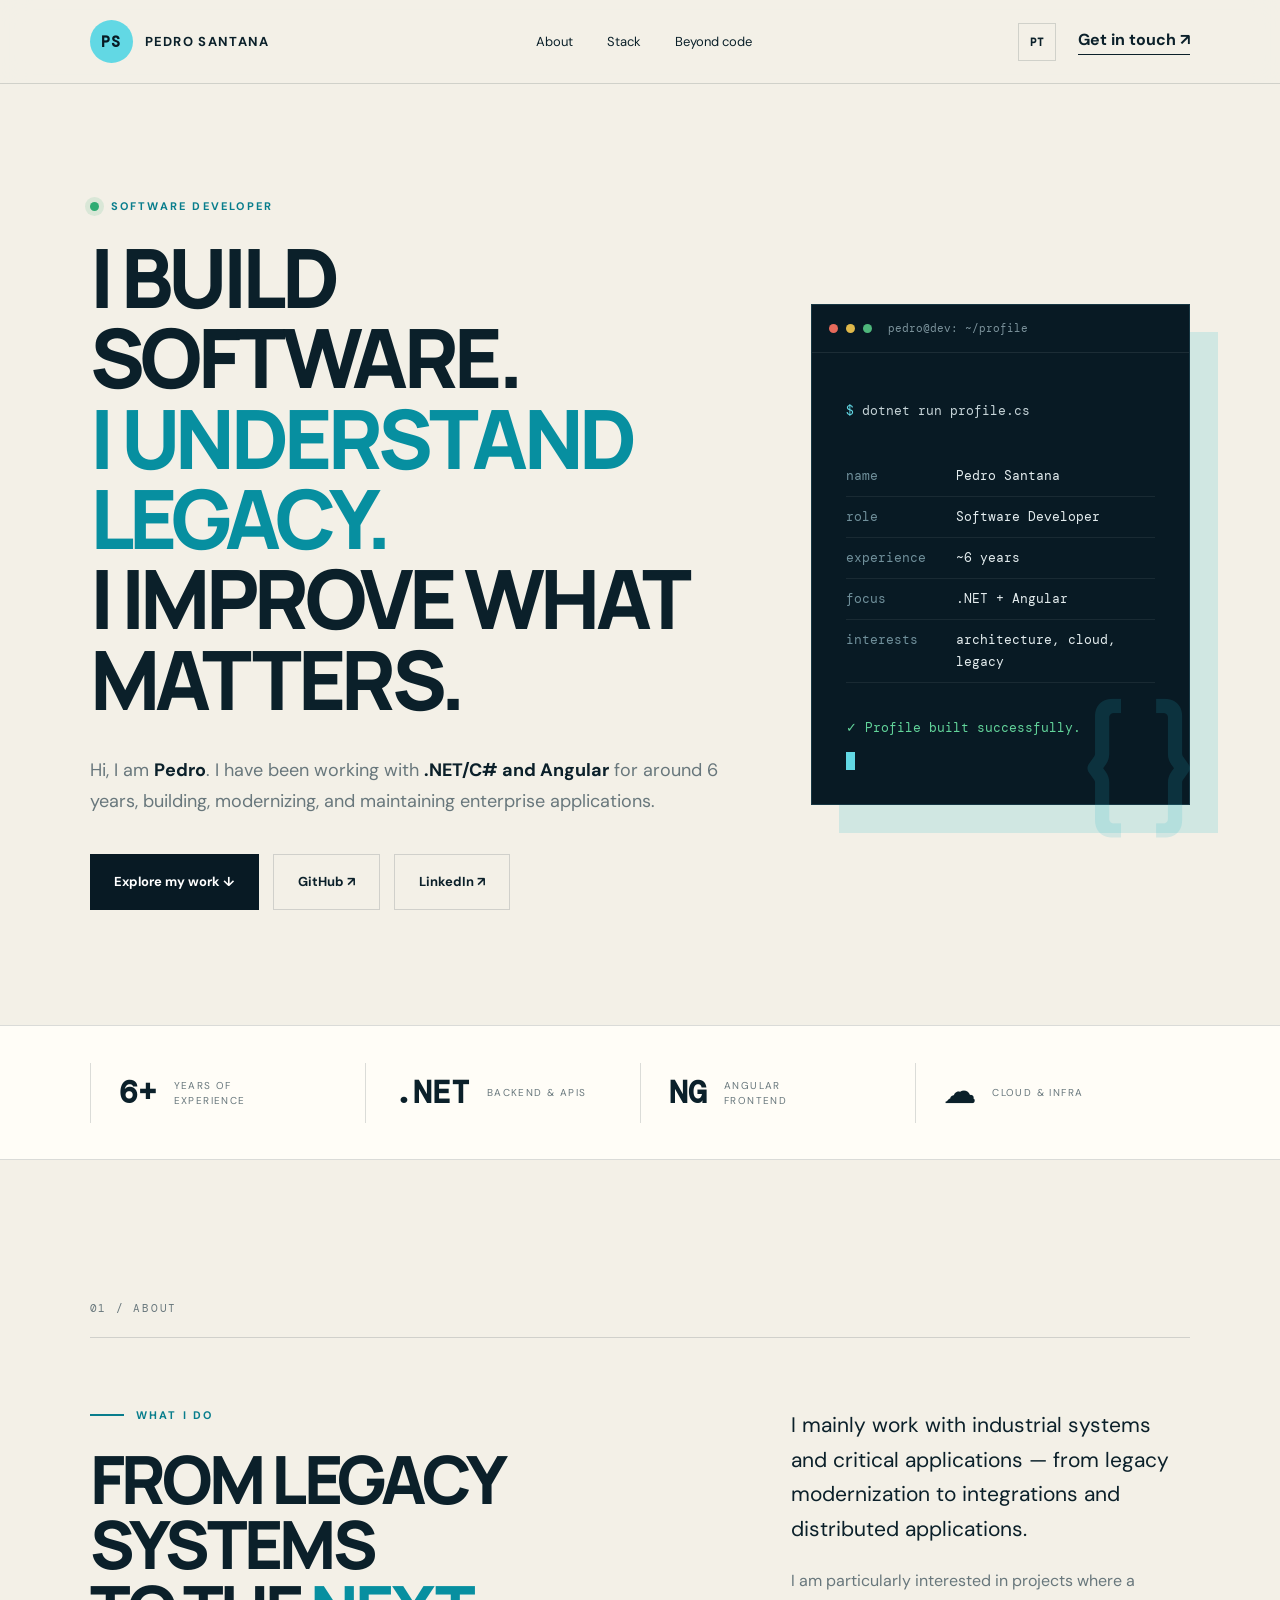
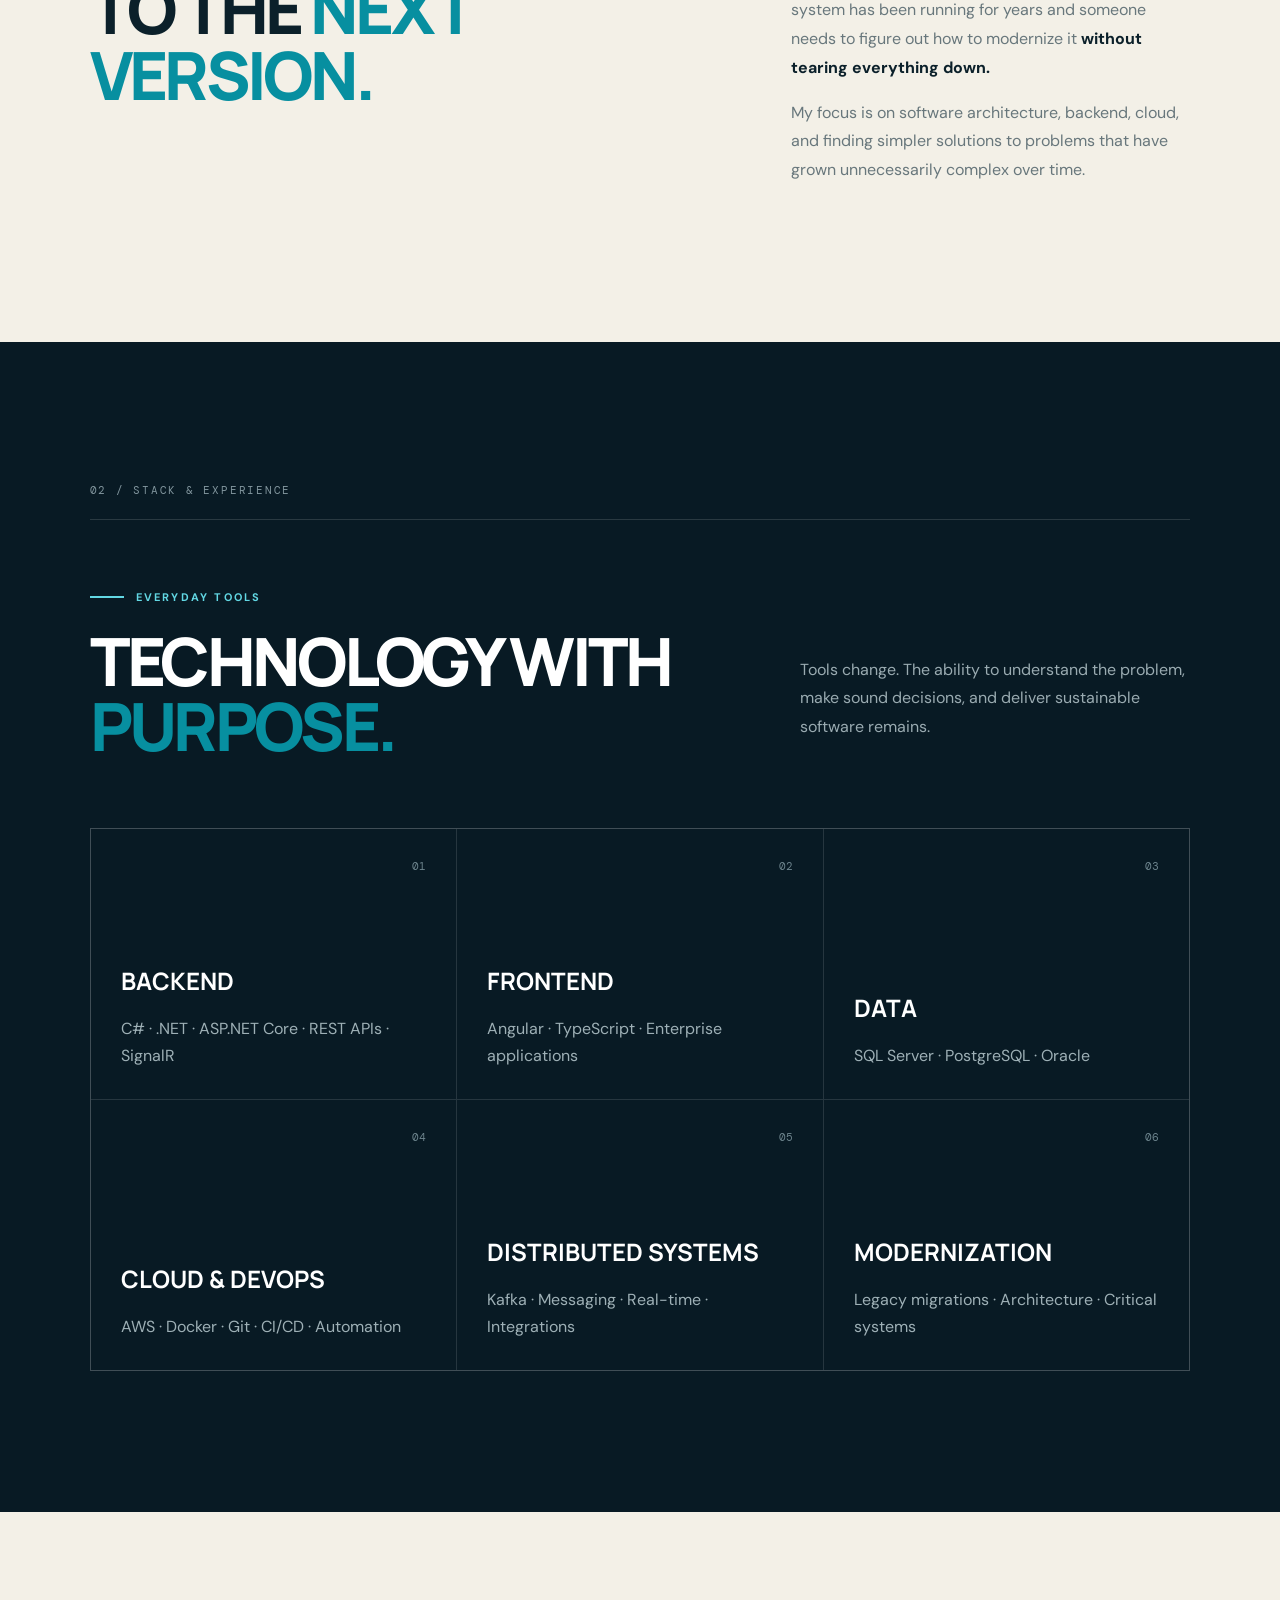
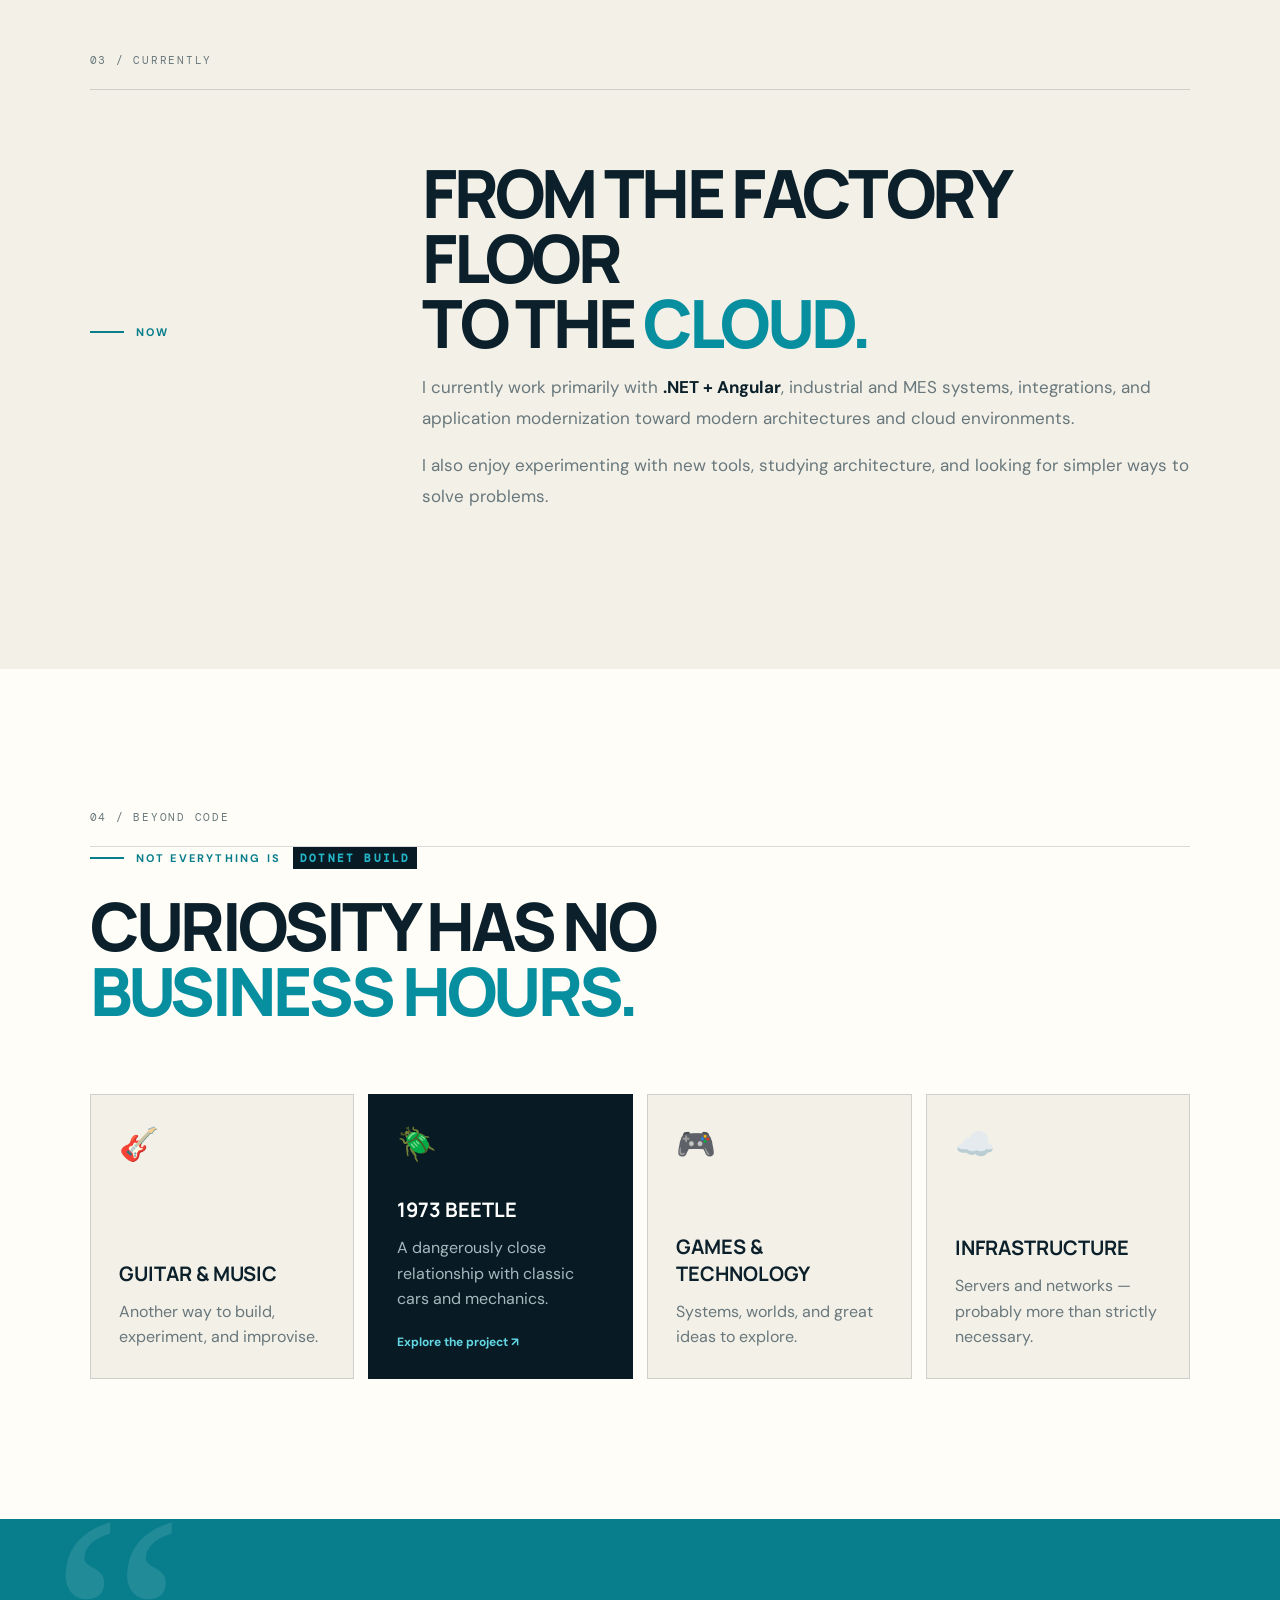
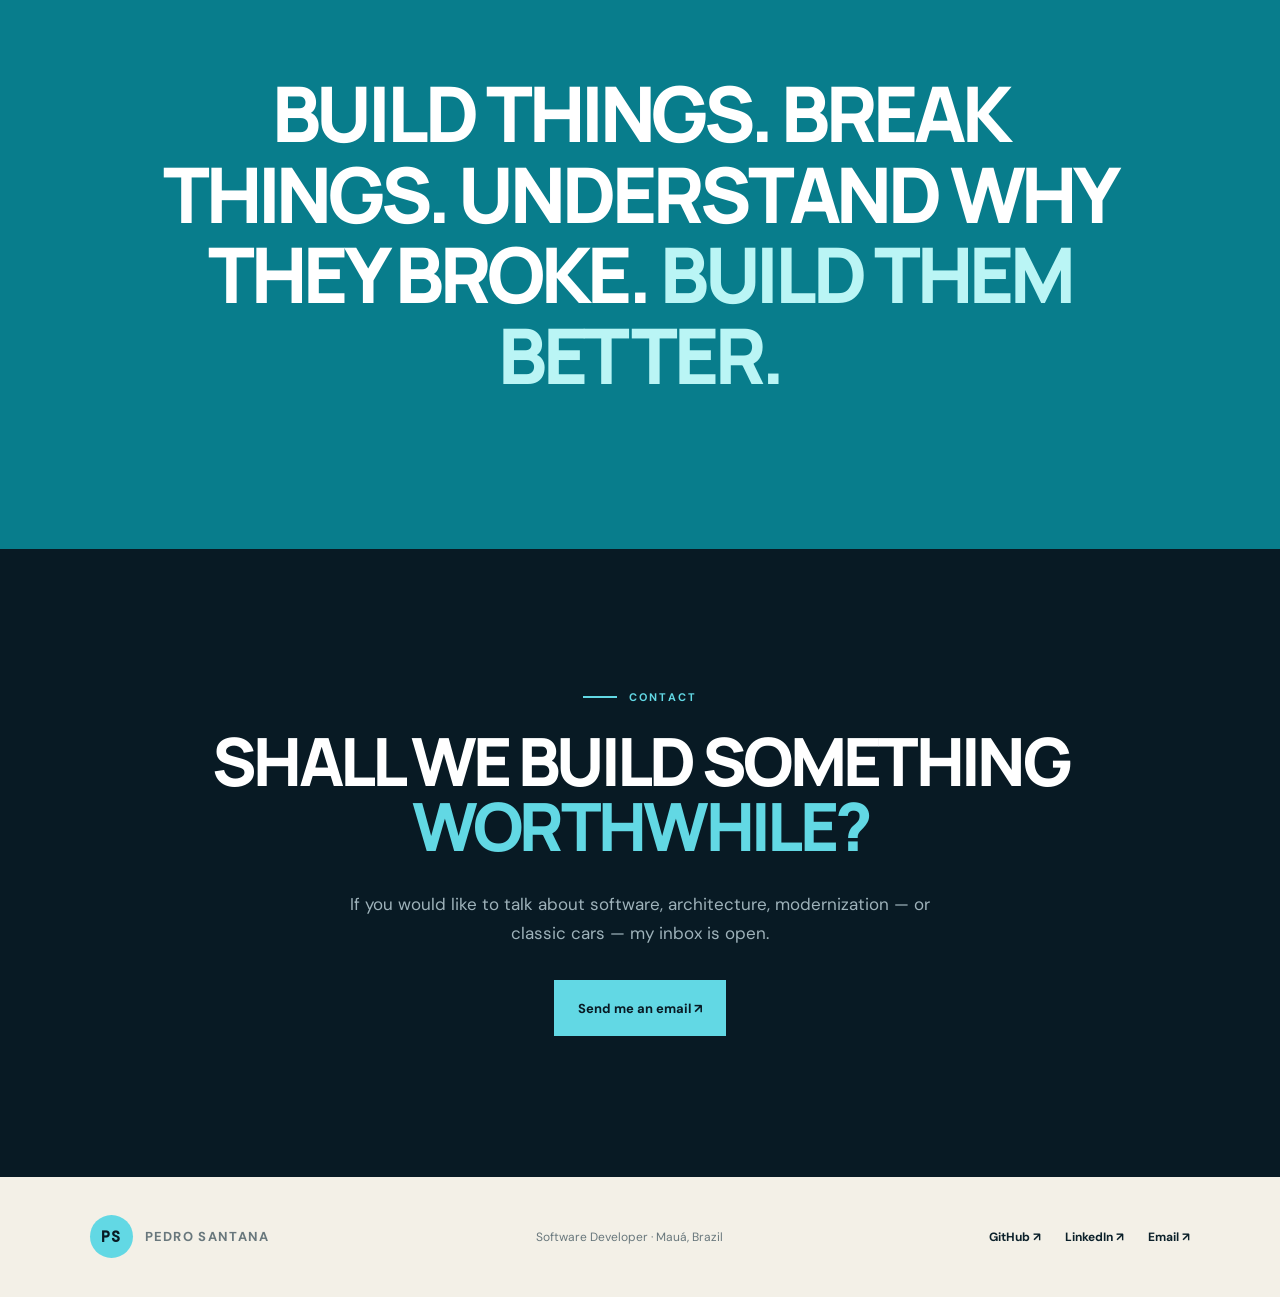
==== en/index.html @ f5eb7b90 "feat: adiciona versao em ingles e identidade social" ====
<!doctype html>
<html lang="en"><head><meta charset="utf-8"><meta name="viewport" content="width=device-width,initial-scale=1"><meta name="description" content="Pedro Santana — Software Developer specializing in .NET, C#, Angular, cloud, and application modernization."><meta name="theme-color" content="#081a24"><meta property="og:type" content="website"><meta property="og:locale" content="en_US"><meta property="og:title" content="Pedro Santana | Software Developer"><meta property="og:description" content="Software, architecture, cloud, and application modernization.">
  <meta property="og:image" content="https://paulosantanalins.github.io/og-image.png">
  <meta property="og:image:width" content="1200">
  <meta property="og:image:height" content="630">
  <meta property="og:image:alt" content="Pedro Santana — Software Developer">
  <meta name="twitter:card" content="summary_large_image">
  <meta name="twitter:image" content="https://paulosantanalins.github.io/og-image.png"><title>Pedro Santana | Software Developer</title><link rel="preconnect" href="https://fonts.googleapis.com"><link rel="preconnect" href="https://fonts.gstatic.com" crossorigin><link href="https://fonts.googleapis.com/css2?family=DM+Mono:wght@400;500&family=DM+Sans:wght@400;500;600;700&family=Manrope:wght@600;700;800&display=swap" rel="stylesheet"><link rel="stylesheet" href="../style.css"></head>
  <link rel="icon" href="../favicon.svg" type="image/svg+xml">
<body><a class="skip" href="#content">Skip to content</a><header class="topbar"><a class="brand" href="#home" aria-label="Home"><span>PS</span><b>Pedro Santana</b></a><nav aria-label="Main navigation"><a href="#about">About</a><a href="#stack">Stack</a><a href="#beyond-code">Beyond code</a></nav><div class="header-actions"><a class="language-link" href="../" lang="pt-BR" aria-label="Ver site em português">PT</a><a class="contact-link" href="mailto:pedro.p.l.santana@gmail.com">Get in touch ↗</a></div></header>
<main id="content"><section class="hero" id="home"><div class="hero-copy"><p class="availability"><i></i> SOFTWARE DEVELOPER</p><h1>I BUILD SOFTWARE.<br><em>I UNDERSTAND LEGACY.</em><br>I IMPROVE WHAT MATTERS.</h1><p class="intro">Hi, I am <strong>Pedro</strong>. I have been working with <strong>.NET/C# and Angular</strong> for around 6 years, building, modernizing, and maintaining enterprise applications.</p><div class="hero-actions"><a class="button primary" href="#about">Explore my work ↓</a><a class="button secondary" href="https://github.com/paulosantanalins" target="_blank" rel="noreferrer">GitHub ↗</a><a class="button secondary" href="https://www.linkedin.com/in/pedro-paulo-lins-sant-ana/" target="_blank" rel="noopener noreferrer">LinkedIn ↗</a></div></div><aside class="terminal" aria-label="Professional summary displayed as a terminal"><div class="terminal-bar"><i></i><i></i><i></i><span>pedro@dev: ~/profile</span></div><div class="terminal-body"><p><span class="prompt">$</span> dotnet run profile.cs</p><dl><div><dt>name</dt><dd>Pedro Santana</dd></div><div><dt>role</dt><dd>Software Developer</dd></div><div><dt>experience</dt><dd>~6 years</dd></div><div><dt>focus</dt><dd>.NET + Angular</dd></div><div><dt>interests</dt><dd>architecture, cloud, legacy</dd></div></dl><p class="success">✓ Profile built successfully.</p><span class="cursor" aria-hidden="true"></span></div><span class="code-mark" aria-hidden="true">{ }</span></aside></section>
<section class="numbers" aria-label="At a glance"><div><strong>6+</strong><span>YEARS OF EXPERIENCE</span></div><div><strong>.NET</strong><span>BACKEND & APIS</span></div><div><strong>NG</strong><span>ANGULAR FRONTEND</span></div><div><strong>☁</strong><span>CLOUD & INFRA</span></div></section>
<section class="section about" id="about"><div class="section-index">01 / ABOUT</div><div class="about-grid"><div><p class="eyebrow">WHAT I DO</p><h2>FROM LEGACY SYSTEMS<br>TO THE <em>NEXT VERSION.</em></h2></div><div class="about-copy"><p class="large">I mainly work with industrial systems and critical applications — from legacy modernization to integrations and distributed applications.</p><p>I am particularly interested in projects where a system has been running for years and someone needs to figure out how to modernize it <strong>without tearing everything down.</strong></p><p>My focus is on software architecture, backend, cloud, and finding simpler solutions to problems that have grown unnecessarily complex over time.</p></div></div></section>
<section class="section expertise" id="stack"><div class="section-index light">02 / STACK & EXPERIENCE</div><div class="section-title"><div><p class="eyebrow light">EVERYDAY TOOLS</p><h2>TECHNOLOGY WITH<br><em>PURPOSE.</em></h2></div><p>Tools change. The ability to understand the problem, make sound decisions, and deliver sustainable software remains.</p></div><div class="skill-grid"><article><span>01</span><h3>BACKEND</h3><p>C# · .NET · ASP.NET Core · REST APIs · SignalR</p></article><article><span>02</span><h3>FRONTEND</h3><p>Angular · TypeScript · Enterprise applications</p></article><article><span>03</span><h3>DATA</h3><p>SQL Server · PostgreSQL · Oracle</p></article><article><span>04</span><h3>CLOUD & DEVOPS</h3><p>AWS · Docker · Git · CI/CD · Automation</p></article><article><span>05</span><h3>DISTRIBUTED SYSTEMS</h3><p>Kafka · Messaging · Real-time · Integrations</p></article><article><span>06</span><h3>MODERNIZATION</h3><p>Legacy migrations · Architecture · Critical systems</p></article></div></section>
<section class="section current"><div class="section-index">03 / CURRENTLY</div><div class="current-grid"><p class="eyebrow">NOW</p><div><h2>FROM THE FACTORY FLOOR<br>TO THE <em>CLOUD.</em></h2><p>I currently work primarily with <strong>.NET + Angular</strong>, industrial and MES systems, integrations, and application modernization toward modern architectures and cloud environments.</p><p>I also enjoy experimenting with new tools, studying architecture, and looking for simpler ways to solve problems.</p></div></div></section>
<section class="section life" id="beyond-code"><div class="section-index">04 / BEYOND CODE</div><p class="eyebrow">NOT EVERYTHING IS <code>DOTNET BUILD</code></p><h2>CURIOSITY HAS NO<br><em>BUSINESS HOURS.</em></h2><div class="interest-grid"><article><span>🎸</span><h3>GUITAR & MUSIC</h3><p>Another way to build, experiment, and improvise.</p></article><a href="../fusca-1973/" class="interest-card featured"><span>🪲</span><h3>1973 BEETLE</h3><p>A dangerously close relationship with classic cars and mechanics.</p><b>Explore the project ↗</b></a><article><span>🎮</span><h3>GAMES & TECHNOLOGY</h3><p>Systems, worlds, and great ideas to explore.</p></article><article><span>☁️</span><h3>INFRASTRUCTURE</h3><p>Servers and networks — probably more than strictly necessary.</p></article></div></section>
<section class="manifesto"><span>“</span><blockquote>BUILD THINGS. BREAK THINGS. UNDERSTAND WHY THEY BROKE. <em>BUILD THEM BETTER.</em></blockquote></section><section class="contact" id="contact"><p class="eyebrow light">CONTACT</p><h2>SHALL WE BUILD SOMETHING<br><em>WORTHWHILE?</em></h2><p>If you would like to talk about software, architecture, modernization — or classic cars — my inbox is open.</p><a class="button inverse" href="mailto:pedro.p.l.santana@gmail.com">Send me an email ↗</a></section></main>
<footer><a class="brand" href="#home"><span>PS</span><b>Pedro Santana</b></a><p>Software Developer · Mauá, Brazil</p><div><a href="https://github.com/paulosantanalins" target="_blank" rel="noreferrer">GitHub ↗</a><a href="https://www.linkedin.com/in/pedro-paulo-lins-sant-ana/" target="_blank" rel="noopener noreferrer">LinkedIn ↗</a><a href="mailto:pedro.p.l.santana@gmail.com">Email ↗</a></div></footer></body></html>
---- style.css ----
:root{--ink:#0b202a;--navy:#081a24;--paper:#f3f0e7;--white:#fffdf7;--cyan:#25b7c9;--cyan2:#62d8e4;--muted:#68777c;--line:#0b202a26}*{box-sizing:border-box}html{scroll-behavior:smooth}body{margin:0;color:var(--ink);background:var(--paper);font-family:"DM Sans",Arial,sans-serif}a{color:inherit;text-decoration:none}.skip{position:fixed;top:-80px;left:20px;z-index:100;padding:14px 20px;color:white;background:var(--navy)}.skip:focus{top:20px}.topbar{height:84px;padding:0 7vw;display:flex;align-items:center;justify-content:space-between;position:sticky;top:0;z-index:20;background:#f3f0e7ed;backdrop-filter:blur(14px);border-bottom:1px solid var(--line)}.brand{display:flex;align-items:center;gap:12px;text-transform:uppercase;letter-spacing:.1em;font-size:13px}.brand span{width:43px;height:43px;display:grid;place-items:center;border-radius:50%;color:var(--navy);background:var(--cyan2);font:700 15px "DM Mono"}.topbar nav{display:flex;gap:34px;font-size:13px}.topbar nav a,.contact-link{transition:.2s}.topbar nav a:hover,.contact-link:hover{color:#078395}.contact-link{font-weight:700;border-bottom:1px solid;padding-bottom:4px}.hero{min-height:calc(100vh - 84px);display:grid;grid-template-columns:1.25fr .75fr;gap:7vw;padding:clamp(80px,9vw,145px) 7vw;align-items:center;overflow:hidden}.availability,.eyebrow{display:flex;align-items:center;gap:12px;margin:0 0 24px;color:#087d8c;font-size:11px;font-weight:700;letter-spacing:.2em}.availability i{width:9px;height:9px;border-radius:50%;background:#2fac73;box-shadow:0 0 0 5px #2fac7322}.eyebrow:before{content:"";width:34px;height:2px;background:currentColor}h1,h2{margin:0;font-family:Manrope,Arial,sans-serif;font-weight:800;line-height:.98;letter-spacing:-.055em}h1{font-size:clamp(53px,6.4vw,110px)}h2{font-size:clamp(43px,5.2vw,78px)}em{color:#078fa0;font-style:normal}.intro{max-width:720px;margin:36px 0;color:var(--muted);font-size:18px;line-height:1.75}.intro strong{color:var(--ink)}.hero-actions{display:flex;gap:14px}.button{min-height:56px;padding:0 24px;display:inline-flex;align-items:center;justify-content:center;font-size:13px;font-weight:700;transition:.2s}.button:hover{transform:translateY(-3px)}.primary{color:white;background:var(--navy)}.secondary{border:1px solid var(--line);background:transparent}.terminal{position:relative;border:1px solid #173743;background:var(--navy);box-shadow:28px 28px 0 #25b7c92b}.terminal-bar{height:48px;padding:0 17px;display:flex;align-items:center;gap:8px;color:#7c939c;border-bottom:1px solid #ffffff15;font:11px "DM Mono"}.terminal-bar i{width:9px;height:9px;border-radius:50%;background:#50636b}.terminal-bar i:first-child{background:#e66a5b}.terminal-bar i:nth-child(2){background:#dfb84a}.terminal-bar i:nth-child(3){background:#4eb77b}.terminal-bar span{margin-left:8px}.terminal-body{min-height:380px;padding:34px;color:#c6d4d8;font:13px/1.7 "DM Mono"}.prompt{color:var(--cyan2)}.terminal dl{margin:34px 0}.terminal dl div{display:grid;grid-template-columns:110px 1fr;padding:9px 0;border-bottom:1px solid #ffffff12}.terminal dt{color:#70909b}.terminal dd{margin:0;color:#e4edef}.success{color:#62d49a}.cursor{display:block;width:9px;height:18px;background:var(--cyan2);animation:blink 1s steps(1) infinite}.code-mark{position:absolute;right:-18px;bottom:-45px;color:#25b7c929;font:700 125px Manrope}@keyframes blink{50%{opacity:0}}.numbers{min-height:135px;padding:25px 7vw;display:grid;grid-template-columns:repeat(4,1fr);align-items:center;background:var(--white);border-block:1px solid var(--line)}.numbers div{min-height:60px;padding-left:28px;display:flex;align-items:center;gap:17px;border-left:1px solid var(--line)}.numbers strong{font:700 31px "DM Mono"}.numbers span{max-width:110px;color:var(--muted);font-size:10px;letter-spacing:.14em;line-height:1.5}.section{padding:clamp(90px,11vw,165px) 7vw}.section-index{padding-bottom:22px;border-bottom:1px solid var(--line);color:var(--muted);font:11px "DM Mono";letter-spacing:.16em}.about-grid{display:grid;grid-template-columns:1.2fr .8fr;gap:8vw;padding-top:70px}.about-copy{color:var(--muted);font-size:16px;line-height:1.8}.about-copy .large{margin-top:0;color:var(--ink);font-size:21px;line-height:1.65}.about-copy strong{color:var(--ink)}.expertise{color:white;background:var(--navy)}.section-index.light{color:#81959d;border-color:#ffffff22}.section-title{display:flex;justify-content:space-between;align-items:end;gap:50px;padding-top:70px}.light{color:var(--cyan2)}.section-title>p{max-width:390px;color:#9aabb1;line-height:1.8}.skill-grid{display:grid;grid-template-columns:repeat(3,1fr);gap:1px;margin-top:70px;border:1px solid #ffffff1f;background:#ffffff1f}.skill-grid article{min-height:270px;padding:30px;display:flex;flex-direction:column;background:var(--navy);transition:.25s}.skill-grid article:hover{background:#102c38;transform:translateY(-4px)}.skill-grid span{align-self:flex-end;color:#6d848d;font:11px "DM Mono"}.skill-grid h3{margin:auto 0 18px;font:700 24px Manrope}.skill-grid p{margin:0;color:#9eb0b6;line-height:1.7}.current-grid{display:grid;grid-template-columns:.35fr 1fr;gap:5vw;padding-top:70px}.current-grid>div>p{max-width:780px;color:var(--muted);font-size:17px;line-height:1.8}.current-grid strong{color:var(--ink)}.life{background:var(--white)}code{padding:4px 7px;color:var(--cyan);background:var(--navy);font-family:"DM Mono"}.interest-grid{display:grid;grid-template-columns:repeat(4,1fr);gap:14px;margin-top:70px}.interest-grid article,.interest-card{min-height:285px;padding:28px;display:flex;flex-direction:column;border:1px solid var(--line);background:var(--paper);transition:.25s}.interest-grid article:hover,.interest-card:hover{transform:translateY(-5px);box-shadow:0 18px 45px #0b202a17}.interest-grid span{font-size:32px}.interest-grid h3{margin:auto 0 12px;font:700 20px Manrope}.interest-grid p{margin:0;color:var(--muted);line-height:1.6}.interest-grid .featured{color:white;background:var(--navy)}.interest-grid .featured p{color:#a7b8be}.interest-grid .featured b{margin-top:22px;color:var(--cyan2);font-size:12px}.manifesto{padding:clamp(90px,12vw,190px) 10vw;position:relative;text-align:center;color:white;background:#087d8c;overflow:hidden}.manifesto>span{position:absolute;top:-70px;left:4%;color:#ffffff1b;font:400 300px Georgia}.manifesto blockquote{position:relative;max-width:1150px;margin:auto;font:800 clamp(40px,6vw,88px)/1.05 Manrope;letter-spacing:-.055em}.manifesto em{color:#baf5f5}.contact{padding:clamp(90px,11vw,165px) 7vw;text-align:center;color:white;background:var(--navy)}.contact .eyebrow{justify-content:center}.contact h2 em{color:var(--cyan2)}.contact>p:not(.eyebrow){margin:32px auto;max-width:600px;color:#9eb2ba;font-size:17px;line-height:1.7}.inverse{color:var(--navy);background:var(--cyan2)}footer{min-height:120px;padding:28px 7vw;display:flex;align-items:center;justify-content:space-between;color:var(--muted);font-size:12px}footer>div{display:flex;gap:24px}footer>div a{color:var(--ink);font-weight:700}.button:focus-visible,a:focus-visible{outline:3px solid #efbb47;outline-offset:4px}
@media(max-width:1000px){.hero{grid-template-columns:1fr}.terminal{max-width:680px}.about-grid{grid-template-columns:1fr}.section-title{align-items:start;flex-direction:column}.interest-grid{grid-template-columns:1fr 1fr}.current-grid{grid-template-columns:1fr}.skill-grid{grid-template-columns:1fr 1fr}}
@media(max-width:650px){.topbar{height:70px;padding:0 5vw}.topbar nav{display:none}.brand b{display:none}.contact-link{font-size:12px}.hero{padding:70px 6vw}.intro{font-size:16px}.hero-actions{align-items:stretch;flex-direction:column}.terminal{box-shadow:12px 12px 0 #25b7c92b}.terminal-body{min-height:350px;padding:24px 18px}.terminal dl div{grid-template-columns:90px 1fr}.numbers{grid-template-columns:1fr 1fr;padding:25px 3vw;gap:24px 0}.numbers div{padding-left:14px}.numbers strong{font-size:23px}.section{padding:80px 6vw}.about-grid,.section-title,.current-grid{padding-top:48px}.skill-grid{grid-template-columns:1fr}.skill-grid article{min-height:240px}.interest-grid{grid-template-columns:1fr}.interest-grid article,.interest-card{min-height:230px}.manifesto{padding-left:6vw;padding-right:6vw}footer{align-items:flex-start;flex-direction:column;gap:25px}}
@media(prefers-reduced-motion:reduce){html{scroll-behavior:auto}*{animation:none!important;transition:none!important}}
.header-actions{display:flex;align-items:center;gap:22px}.language-link{display:grid;place-items:center;width:38px;height:38px;border:1px solid var(--line);font:700 11px "DM Mono";letter-spacing:.08em;transition:.2s}.language-link:hover{color:var(--navy);background:var(--cyan2);border-color:var(--cyan2)}
@media(max-width:650px){.header-actions{gap:12px}.language-link{width:34px;height:34px}}
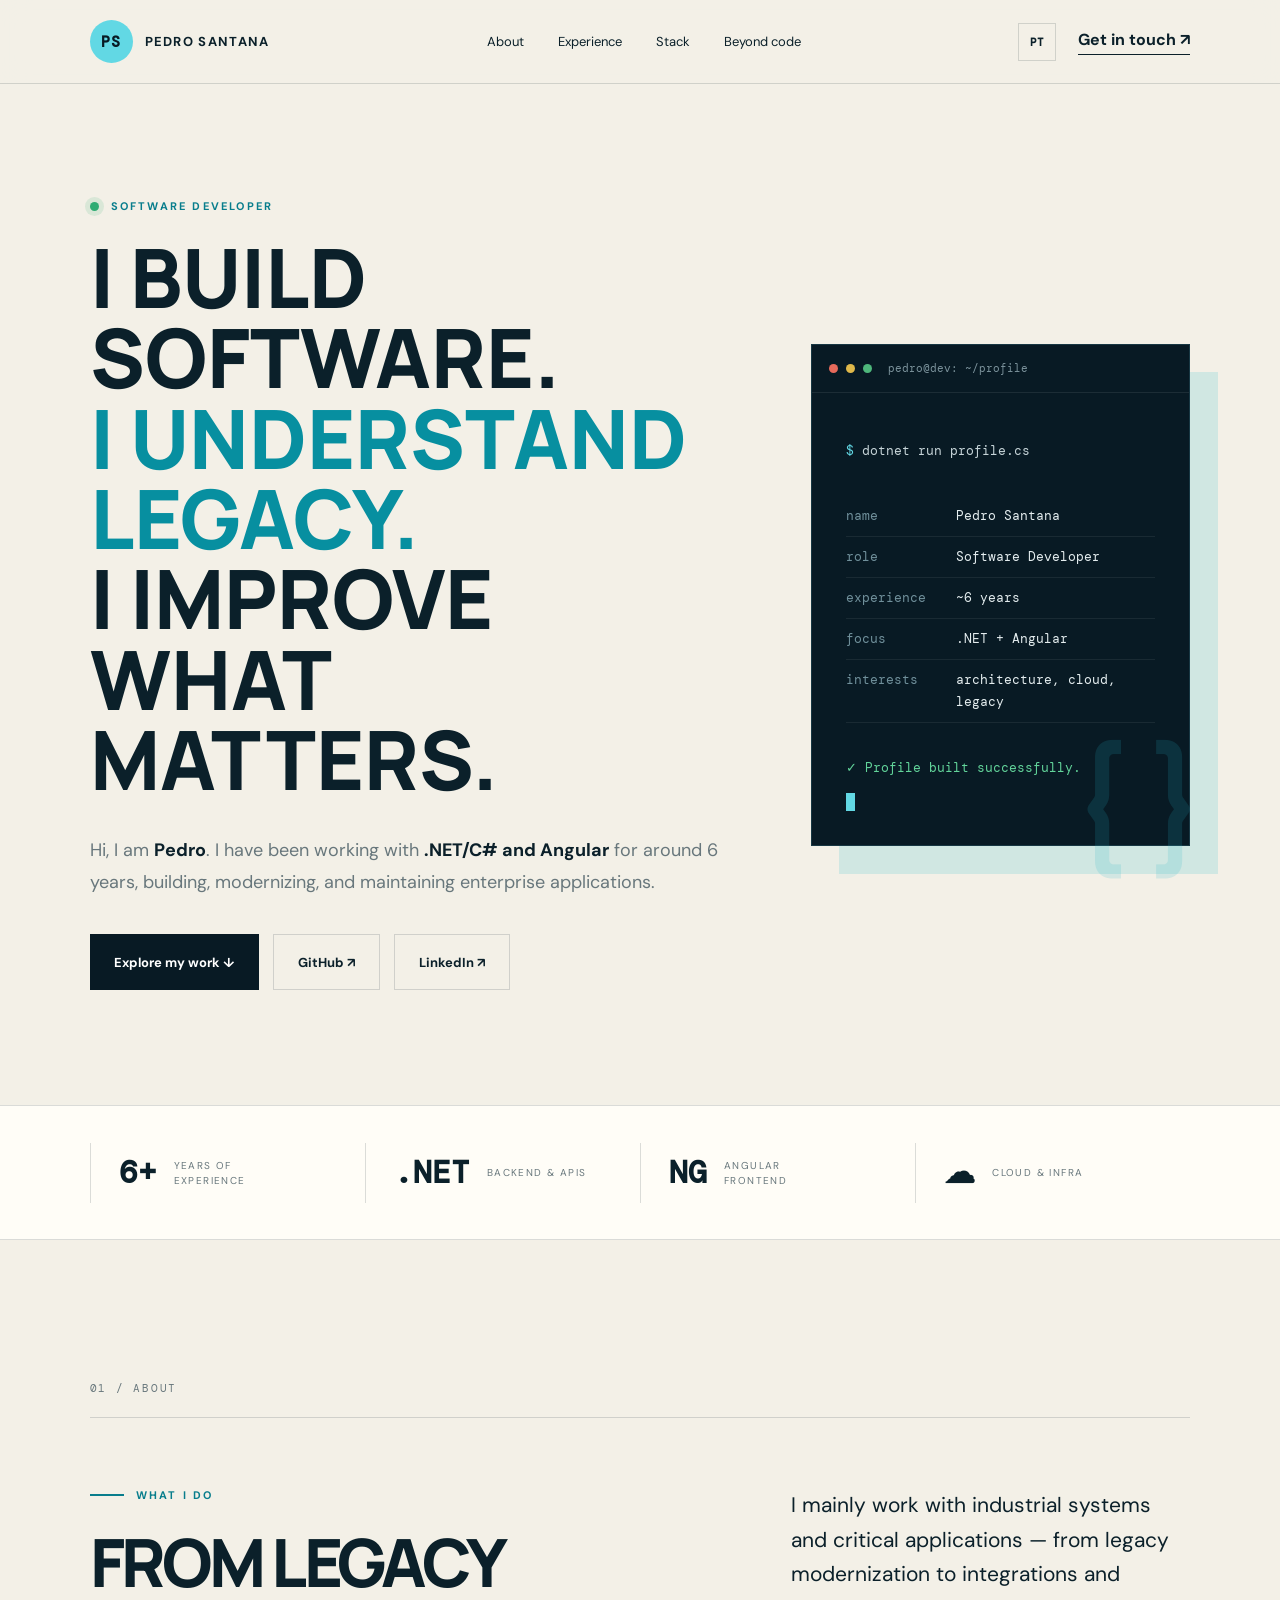
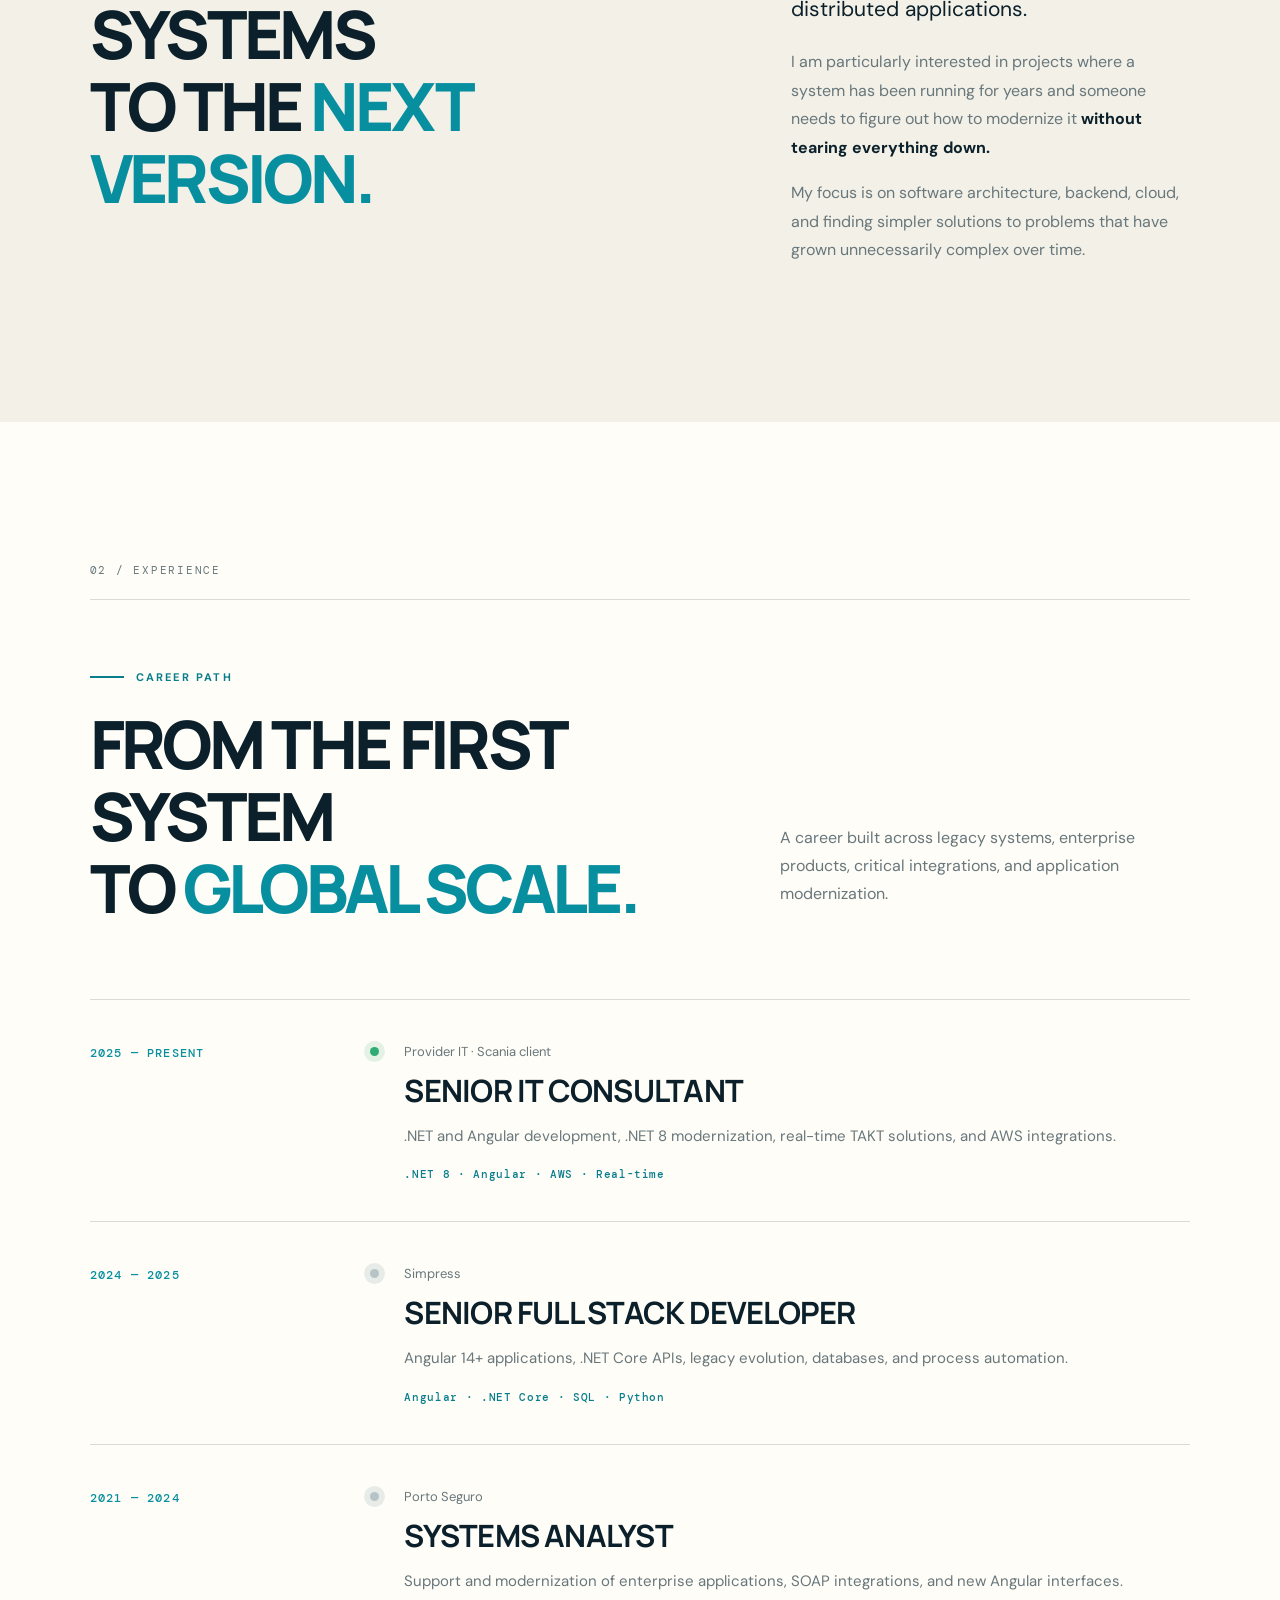
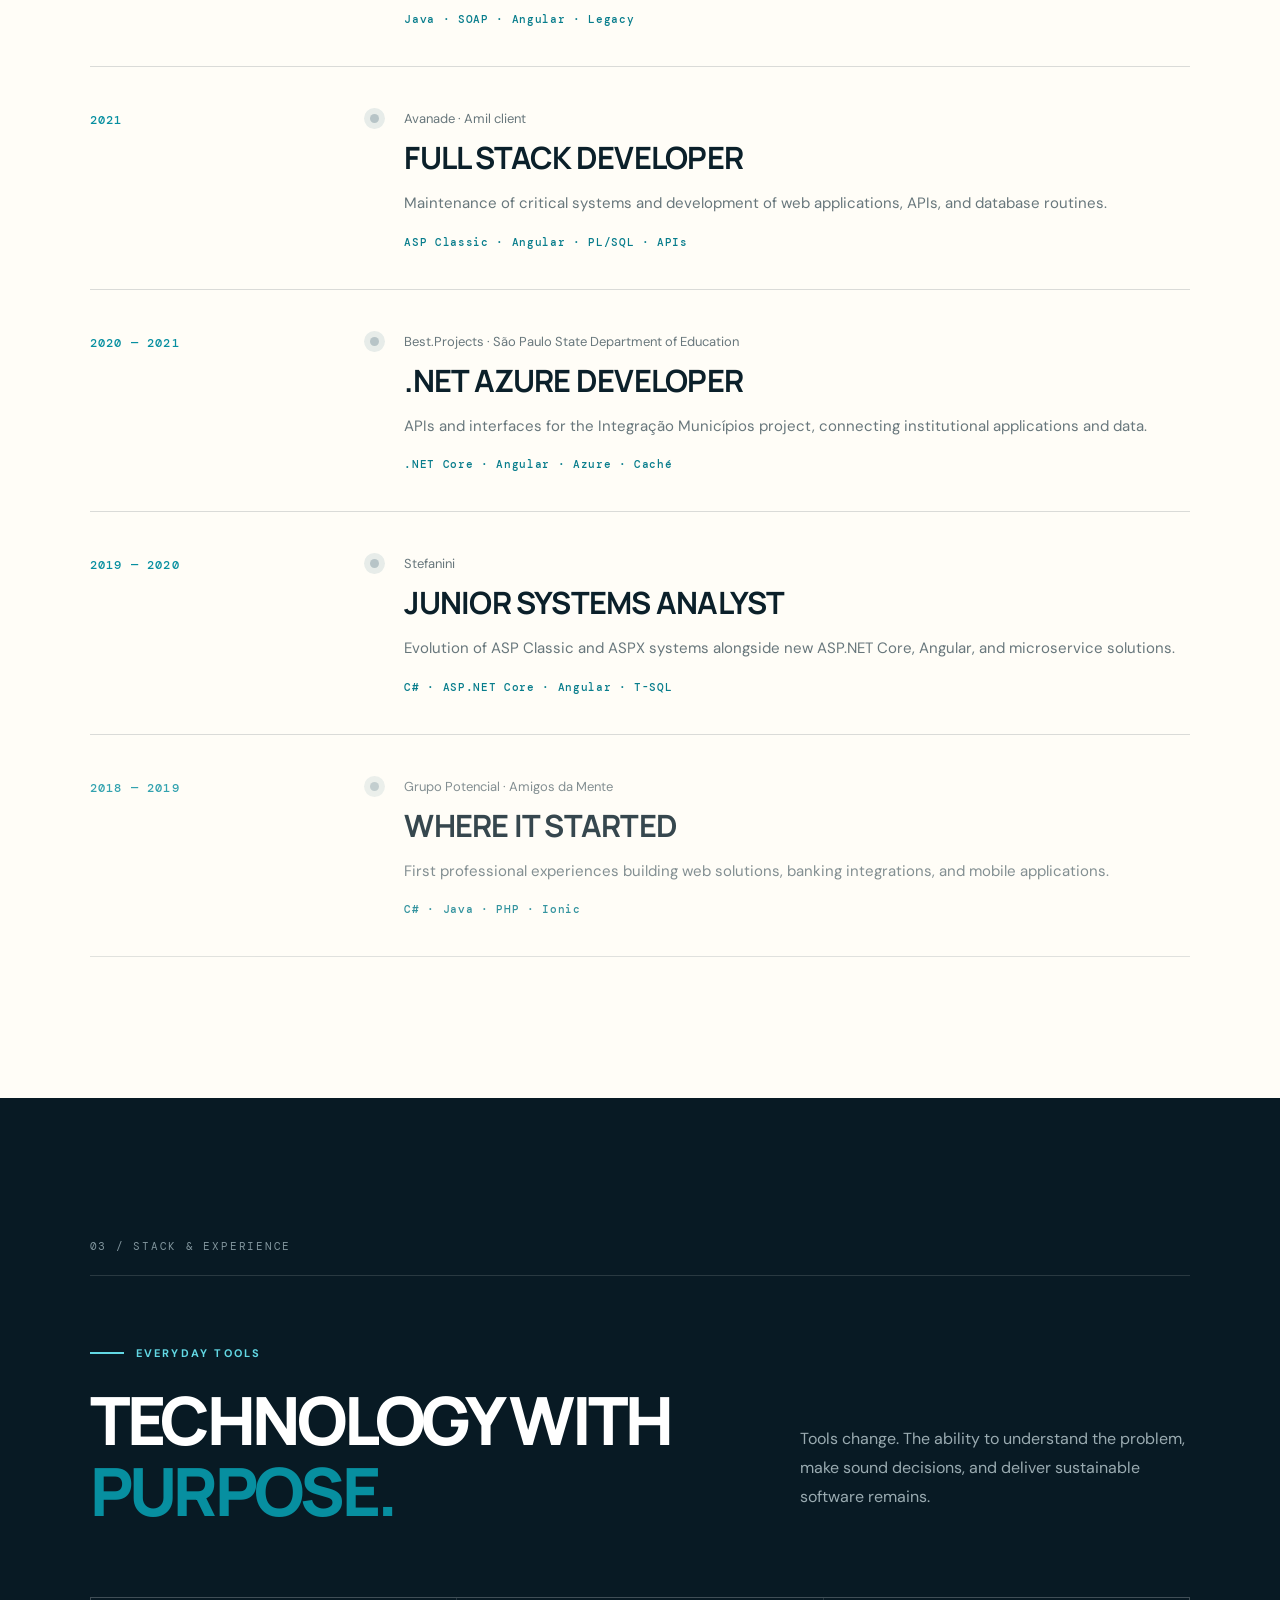
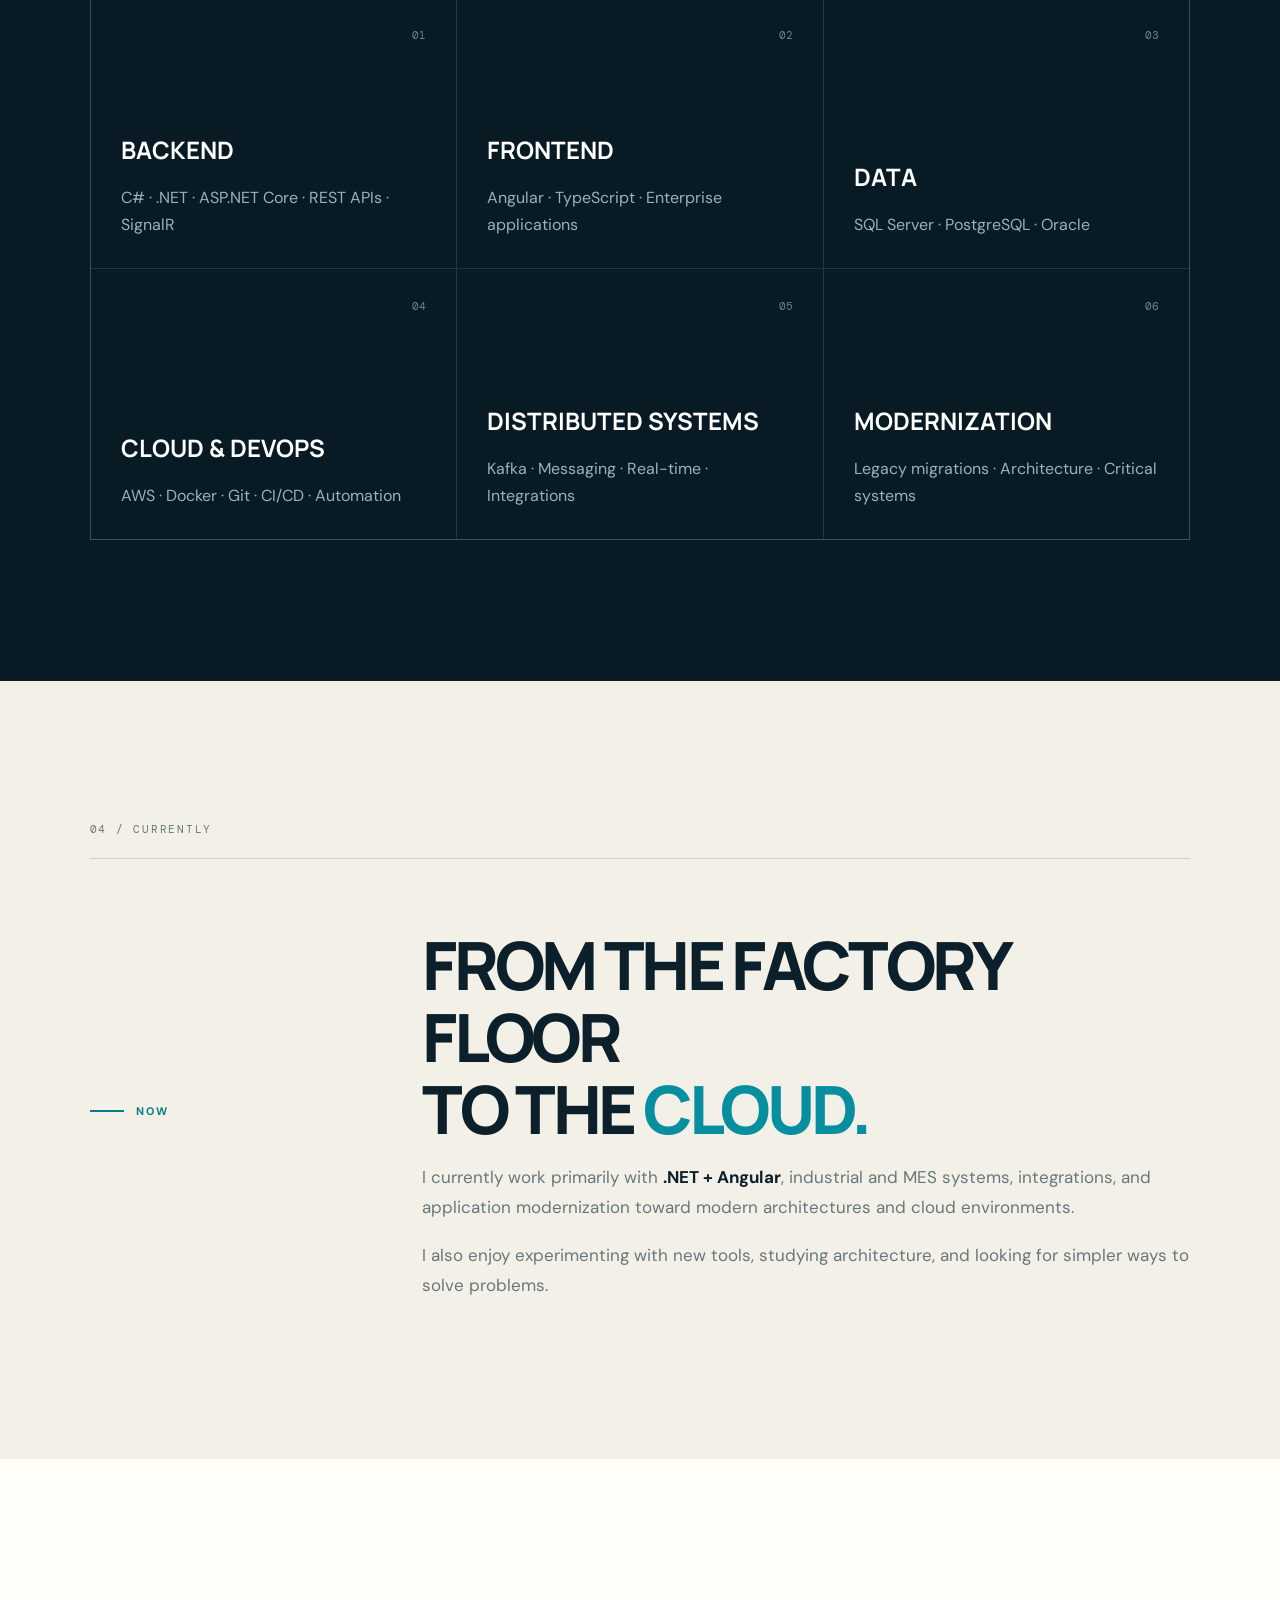
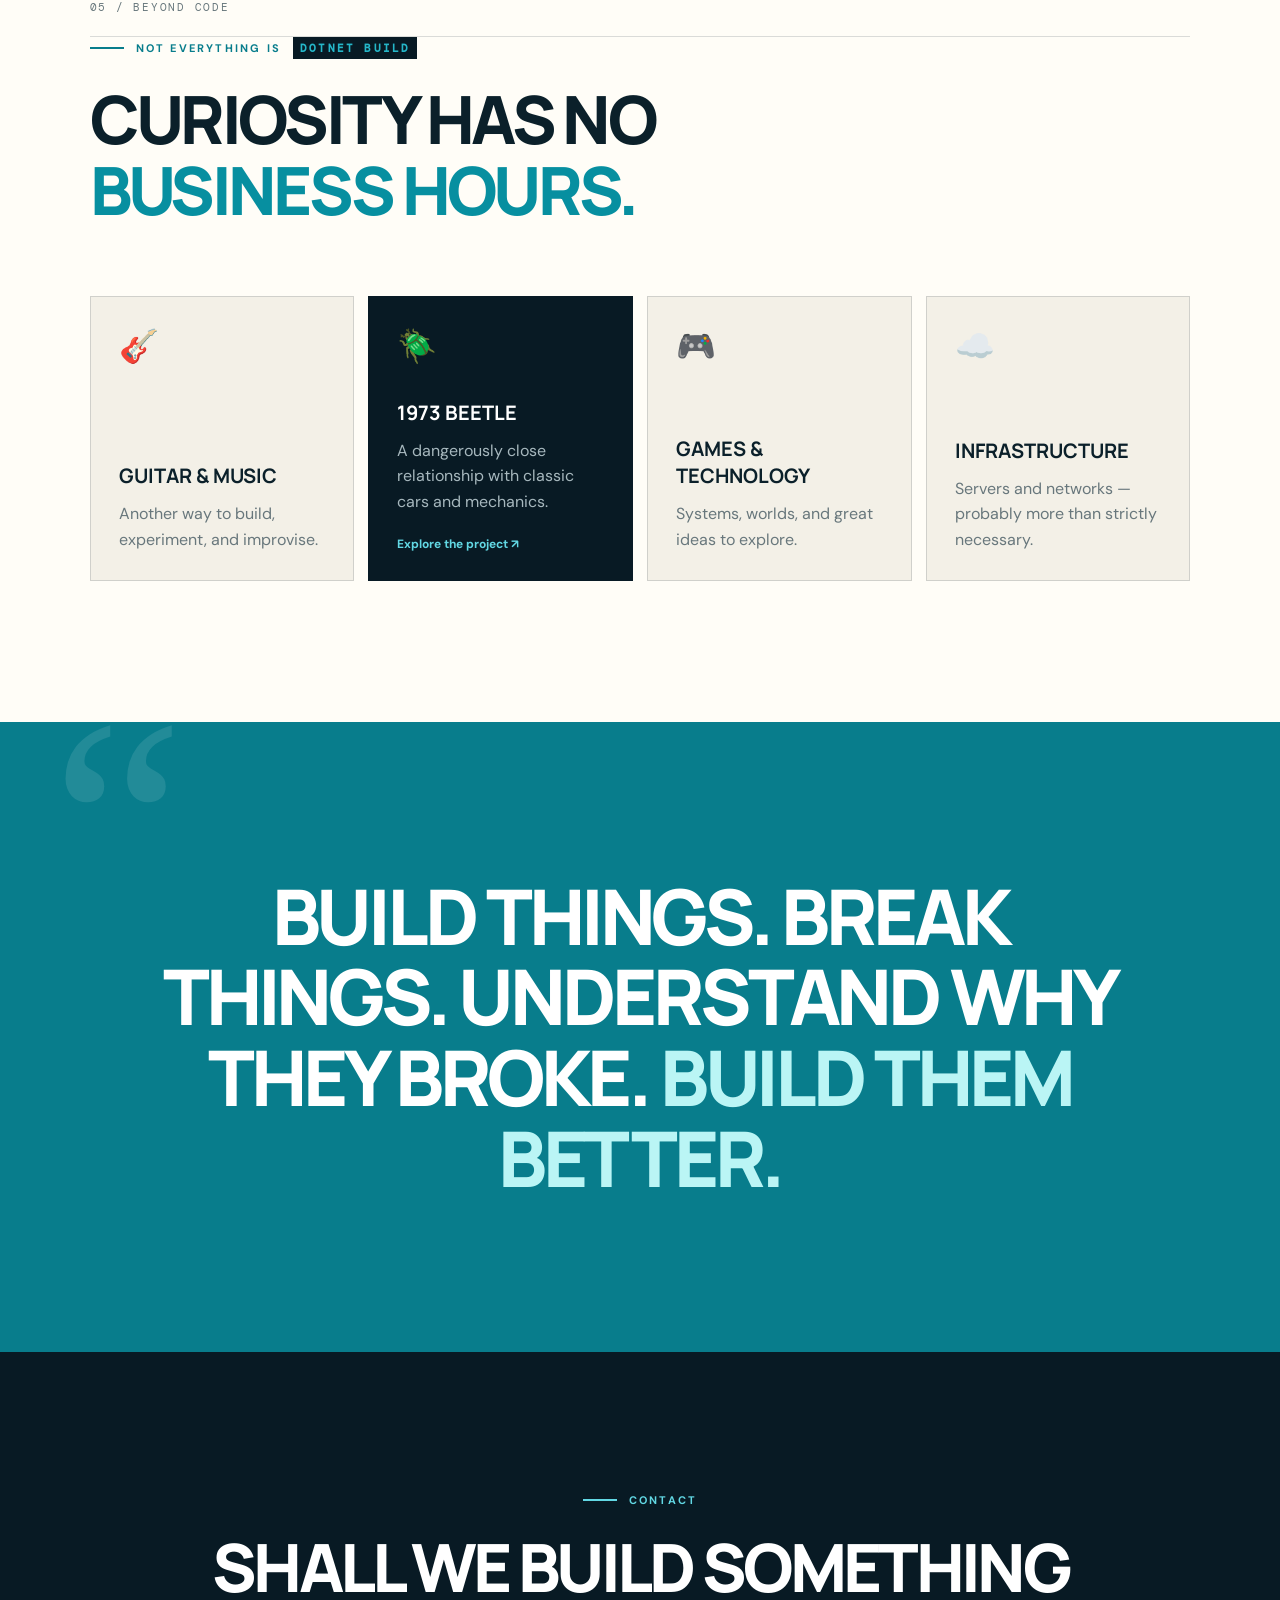
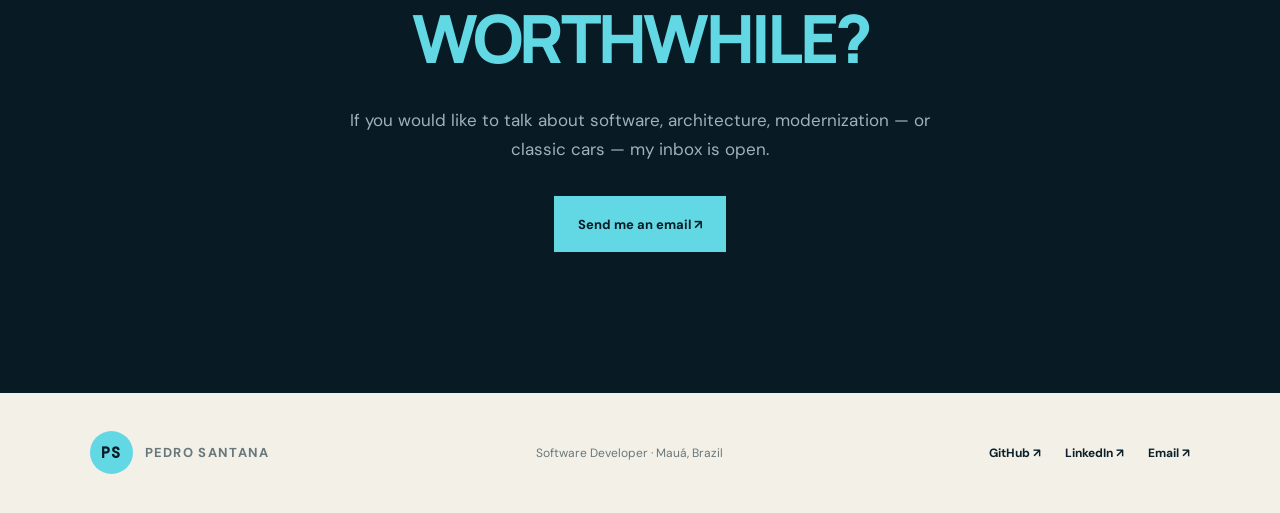
==== commit 14ddf650: "feat: adiciona experiencia profissional ao portfolio" ====
--- a/en/index.html
+++ b/en/index.html
@@ -7,12 +7,12 @@
   <meta name="twitter:card" content="summary_large_image">
   <meta name="twitter:image" content="https://paulosantanalins.github.io/og-image.png"><title>Pedro Santana | Software Developer</title><link rel="preconnect" href="https://fonts.googleapis.com"><link rel="preconnect" href="https://fonts.gstatic.com" crossorigin><link href="https://fonts.googleapis.com/css2?family=DM+Mono:wght@400;500&family=DM+Sans:wght@400;500;600;700&family=Manrope:wght@600;700;800&display=swap" rel="stylesheet"><link rel="stylesheet" href="../style.css"></head>
   <link rel="icon" href="../favicon.svg" type="image/svg+xml">
-<body><a class="skip" href="#content">Skip to content</a><header class="topbar"><a class="brand" href="#home" aria-label="Home"><span>PS</span><b>Pedro Santana</b></a><nav aria-label="Main navigation"><a href="#about">About</a><a href="#stack">Stack</a><a href="#beyond-code">Beyond code</a></nav><div class="header-actions"><a class="language-link" href="../" lang="pt-BR" aria-label="Ver site em português">PT</a><a class="contact-link" href="mailto:pedro.p.l.santana@gmail.com">Get in touch ↗</a></div></header>
+<body><a class="skip" href="#content">Skip to content</a><header class="topbar"><a class="brand" href="#home" aria-label="Home"><span>PS</span><b>Pedro Santana</b></a><nav aria-label="Main navigation"><a href="#about">About</a><a href="#experience">Experience</a><a href="#stack">Stack</a><a href="#beyond-code">Beyond code</a></nav><div class="header-actions"><a class="language-link" href="../" lang="pt-BR" aria-label="Ver site em português">PT</a><a class="contact-link" href="mailto:pedro.p.l.santana@gmail.com">Get in touch ↗</a></div></header>
 <main id="content"><section class="hero" id="home"><div class="hero-copy"><p class="availability"><i></i> SOFTWARE DEVELOPER</p><h1>I BUILD SOFTWARE.<br><em>I UNDERSTAND LEGACY.</em><br>I IMPROVE WHAT MATTERS.</h1><p class="intro">Hi, I am <strong>Pedro</strong>. I have been working with <strong>.NET/C# and Angular</strong> for around 6 years, building, modernizing, and maintaining enterprise applications.</p><div class="hero-actions"><a class="button primary" href="#about">Explore my work ↓</a><a class="button secondary" href="https://github.com/paulosantanalins" target="_blank" rel="noreferrer">GitHub ↗</a><a class="button secondary" href="https://www.linkedin.com/in/pedro-paulo-lins-sant-ana/" target="_blank" rel="noopener noreferrer">LinkedIn ↗</a></div></div><aside class="terminal" aria-label="Professional summary displayed as a terminal"><div class="terminal-bar"><i></i><i></i><i></i><span>pedro@dev: ~/profile</span></div><div class="terminal-body"><p><span class="prompt">$</span> dotnet run profile.cs</p><dl><div><dt>name</dt><dd>Pedro Santana</dd></div><div><dt>role</dt><dd>Software Developer</dd></div><div><dt>experience</dt><dd>~6 years</dd></div><div><dt>focus</dt><dd>.NET + Angular</dd></div><div><dt>interests</dt><dd>architecture, cloud, legacy</dd></div></dl><p class="success">✓ Profile built successfully.</p><span class="cursor" aria-hidden="true"></span></div><span class="code-mark" aria-hidden="true">{ }</span></aside></section>
 <section class="numbers" aria-label="At a glance"><div><strong>6+</strong><span>YEARS OF EXPERIENCE</span></div><div><strong>.NET</strong><span>BACKEND & APIS</span></div><div><strong>NG</strong><span>ANGULAR FRONTEND</span></div><div><strong>☁</strong><span>CLOUD & INFRA</span></div></section>
 <section class="section about" id="about"><div class="section-index">01 / ABOUT</div><div class="about-grid"><div><p class="eyebrow">WHAT I DO</p><h2>FROM LEGACY SYSTEMS<br>TO THE <em>NEXT VERSION.</em></h2></div><div class="about-copy"><p class="large">I mainly work with industrial systems and critical applications — from legacy modernization to integrations and distributed applications.</p><p>I am particularly interested in projects where a system has been running for years and someone needs to figure out how to modernize it <strong>without tearing everything down.</strong></p><p>My focus is on software architecture, backend, cloud, and finding simpler solutions to problems that have grown unnecessarily complex over time.</p></div></div></section>
-<section class="section expertise" id="stack"><div class="section-index light">02 / STACK & EXPERIENCE</div><div class="section-title"><div><p class="eyebrow light">EVERYDAY TOOLS</p><h2>TECHNOLOGY WITH<br><em>PURPOSE.</em></h2></div><p>Tools change. The ability to understand the problem, make sound decisions, and deliver sustainable software remains.</p></div><div class="skill-grid"><article><span>01</span><h3>BACKEND</h3><p>C# · .NET · ASP.NET Core · REST APIs · SignalR</p></article><article><span>02</span><h3>FRONTEND</h3><p>Angular · TypeScript · Enterprise applications</p></article><article><span>03</span><h3>DATA</h3><p>SQL Server · PostgreSQL · Oracle</p></article><article><span>04</span><h3>CLOUD & DEVOPS</h3><p>AWS · Docker · Git · CI/CD · Automation</p></article><article><span>05</span><h3>DISTRIBUTED SYSTEMS</h3><p>Kafka · Messaging · Real-time · Integrations</p></article><article><span>06</span><h3>MODERNIZATION</h3><p>Legacy migrations · Architecture · Critical systems</p></article></div></section>
-<section class="section current"><div class="section-index">03 / CURRENTLY</div><div class="current-grid"><p class="eyebrow">NOW</p><div><h2>FROM THE FACTORY FLOOR<br>TO THE <em>CLOUD.</em></h2><p>I currently work primarily with <strong>.NET + Angular</strong>, industrial and MES systems, integrations, and application modernization toward modern architectures and cloud environments.</p><p>I also enjoy experimenting with new tools, studying architecture, and looking for simpler ways to solve problems.</p></div></div></section>
-<section class="section life" id="beyond-code"><div class="section-index">04 / BEYOND CODE</div><p class="eyebrow">NOT EVERYTHING IS <code>DOTNET BUILD</code></p><h2>CURIOSITY HAS NO<br><em>BUSINESS HOURS.</em></h2><div class="interest-grid"><article><span>🎸</span><h3>GUITAR & MUSIC</h3><p>Another way to build, experiment, and improvise.</p></article><a href="../fusca-1973/" class="interest-card featured"><span>🪲</span><h3>1973 BEETLE</h3><p>A dangerously close relationship with classic cars and mechanics.</p><b>Explore the project ↗</b></a><article><span>🎮</span><h3>GAMES & TECHNOLOGY</h3><p>Systems, worlds, and great ideas to explore.</p></article><article><span>☁️</span><h3>INFRASTRUCTURE</h3><p>Servers and networks — probably more than strictly necessary.</p></article></div></section>
+<section class="section experience" id="experience"><div class="section-index">02 / EXPERIENCE</div><div class="experience-head"><div><p class="eyebrow">CAREER PATH</p><h2>FROM THE FIRST SYSTEM<br>TO <em>GLOBAL SCALE.</em></h2></div><p>A career built across legacy systems, enterprise products, critical integrations, and application modernization.</p></div><div class="timeline"><article class="timeline-item current-role"><div class="period">2025 — PRESENT</div><div class="role"><span>Provider IT · Scania client</span><h3>SENIOR IT CONSULTANT</h3><p>.NET and Angular development, .NET 8 modernization, real-time TAKT solutions, and AWS integrations.</p><div class="tech">.NET 8 · Angular · AWS · Real-time</div></div></article><article class="timeline-item"><div class="period">2024 — 2025</div><div class="role"><span>Simpress</span><h3>SENIOR FULL STACK DEVELOPER</h3><p>Angular 14+ applications, .NET Core APIs, legacy evolution, databases, and process automation.</p><div class="tech">Angular · .NET Core · SQL · Python</div></div></article><article class="timeline-item"><div class="period">2021 — 2024</div><div class="role"><span>Porto Seguro</span><h3>SYSTEMS ANALYST</h3><p>Support and modernization of enterprise applications, SOAP integrations, and new Angular interfaces.</p><div class="tech">Java · SOAP · Angular · Legacy</div></div></article><article class="timeline-item"><div class="period">2021</div><div class="role"><span>Avanade · Amil client</span><h3>FULL STACK DEVELOPER</h3><p>Maintenance of critical systems and development of web applications, APIs, and database routines.</p><div class="tech">ASP Classic · Angular · PL/SQL · APIs</div></div></article><article class="timeline-item"><div class="period">2020 — 2021</div><div class="role"><span>Best.Projects · São Paulo State Department of Education</span><h3>.NET AZURE DEVELOPER</h3><p>APIs and interfaces for the Integração Municípios project, connecting institutional applications and data.</p><div class="tech">.NET Core · Angular · Azure · Caché</div></div></article><article class="timeline-item"><div class="period">2019 — 2020</div><div class="role"><span>Stefanini</span><h3>JUNIOR SYSTEMS ANALYST</h3><p>Evolution of ASP Classic and ASPX systems alongside new ASP.NET Core, Angular, and microservice solutions.</p><div class="tech">C# · ASP.NET Core · Angular · T-SQL</div></div></article><article class="timeline-item early"><div class="period">2018 — 2019</div><div class="role"><span>Grupo Potencial · Amigos da Mente</span><h3>WHERE IT STARTED</h3><p>First professional experiences building web solutions, banking integrations, and mobile applications.</p><div class="tech">C# · Java · PHP · Ionic</div></div></article></div></section><section class="section expertise" id="stack"><div class="section-index light">03 / STACK & EXPERIENCE</div><div class="section-title"><div><p class="eyebrow light">EVERYDAY TOOLS</p><h2>TECHNOLOGY WITH<br><em>PURPOSE.</em></h2></div><p>Tools change. The ability to understand the problem, make sound decisions, and deliver sustainable software remains.</p></div><div class="skill-grid"><article><span>01</span><h3>BACKEND</h3><p>C# · .NET · ASP.NET Core · REST APIs · SignalR</p></article><article><span>02</span><h3>FRONTEND</h3><p>Angular · TypeScript · Enterprise applications</p></article><article><span>03</span><h3>DATA</h3><p>SQL Server · PostgreSQL · Oracle</p></article><article><span>04</span><h3>CLOUD & DEVOPS</h3><p>AWS · Docker · Git · CI/CD · Automation</p></article><article><span>05</span><h3>DISTRIBUTED SYSTEMS</h3><p>Kafka · Messaging · Real-time · Integrations</p></article><article><span>06</span><h3>MODERNIZATION</h3><p>Legacy migrations · Architecture · Critical systems</p></article></div></section>
+<section class="section current"><div class="section-index">04 / CURRENTLY</div><div class="current-grid"><p class="eyebrow">NOW</p><div><h2>FROM THE FACTORY FLOOR<br>TO THE <em>CLOUD.</em></h2><p>I currently work primarily with <strong>.NET + Angular</strong>, industrial and MES systems, integrations, and application modernization toward modern architectures and cloud environments.</p><p>I also enjoy experimenting with new tools, studying architecture, and looking for simpler ways to solve problems.</p></div></div></section>
+<section class="section life" id="beyond-code"><div class="section-index">05 / BEYOND CODE</div><p class="eyebrow">NOT EVERYTHING IS <code>DOTNET BUILD</code></p><h2>CURIOSITY HAS NO<br><em>BUSINESS HOURS.</em></h2><div class="interest-grid"><article><span>🎸</span><h3>GUITAR & MUSIC</h3><p>Another way to build, experiment, and improvise.</p></article><a href="../fusca-1973/" class="interest-card featured"><span>🪲</span><h3>1973 BEETLE</h3><p>A dangerously close relationship with classic cars and mechanics.</p><b>Explore the project ↗</b></a><article><span>🎮</span><h3>GAMES & TECHNOLOGY</h3><p>Systems, worlds, and great ideas to explore.</p></article><article><span>☁️</span><h3>INFRASTRUCTURE</h3><p>Servers and networks — probably more than strictly necessary.</p></article></div></section>
 <section class="manifesto"><span>“</span><blockquote>BUILD THINGS. BREAK THINGS. UNDERSTAND WHY THEY BROKE. <em>BUILD THEM BETTER.</em></blockquote></section><section class="contact" id="contact"><p class="eyebrow light">CONTACT</p><h2>SHALL WE BUILD SOMETHING<br><em>WORTHWHILE?</em></h2><p>If you would like to talk about software, architecture, modernization — or classic cars — my inbox is open.</p><a class="button inverse" href="mailto:pedro.p.l.santana@gmail.com">Send me an email ↗</a></section></main>
 <footer><a class="brand" href="#home"><span>PS</span><b>Pedro Santana</b></a><p>Software Developer · Mauá, Brazil</p><div><a href="https://github.com/paulosantanalins" target="_blank" rel="noreferrer">GitHub ↗</a><a href="https://www.linkedin.com/in/pedro-paulo-lins-sant-ana/" target="_blank" rel="noopener noreferrer">LinkedIn ↗</a><a href="mailto:pedro.p.l.santana@gmail.com">Email ↗</a></div></footer></body></html>
--- a/style.css
+++ b/style.css
@@ -4,3 +4,13 @@
 @media(prefers-reduced-motion:reduce){html{scroll-behavior:auto}*{animation:none!important;transition:none!important}}
 .header-actions{display:flex;align-items:center;gap:22px}.language-link{display:grid;place-items:center;width:38px;height:38px;border:1px solid var(--line);font:700 11px "DM Mono";letter-spacing:.08em;transition:.2s}.language-link:hover{color:var(--navy);background:var(--cyan2);border-color:var(--cyan2)}
 @media(max-width:650px){.header-actions{gap:12px}.language-link{width:34px;height:34px}}
+
+/* Experiência profissional */
+.experience{background:var(--white)}.experience-head{display:flex;justify-content:space-between;align-items:end;gap:50px;padding-top:70px}.experience-head>p{max-width:410px;color:var(--muted);font-size:16px;line-height:1.75}.timeline{margin-top:75px;border-top:1px solid var(--line)}.timeline-item{display:grid;grid-template-columns:.28fr 1fr;gap:4vw;padding:40px 0;border-bottom:1px solid var(--line)}.period{padding-top:5px;color:#078fa0;font:500 12px "DM Mono";letter-spacing:.1em}.role{position:relative;padding-left:34px}.role:before{content:"";position:absolute;left:0;top:7px;width:9px;height:9px;border-radius:50%;background:#b7c4c7;box-shadow:0 0 0 6px #e7ece9}.current-role .role:before{background:#2fac73;box-shadow:0 0 0 6px #2fac7322}.role>span{color:var(--muted);font-size:13px}.role h3{margin:8px 0 13px;font:700 clamp(22px,2.4vw,34px) Manrope;letter-spacing:-.025em}.role p{max-width:810px;margin:0;color:var(--muted);font-size:15px;line-height:1.7}.tech{margin-top:18px;color:#087d8c;font:500 11px "DM Mono";letter-spacing:.06em}.early{opacity:.82}
+@media(max-width:800px){.experience-head{align-items:start;flex-direction:column}.timeline-item{grid-template-columns:1fr;gap:18px}.role{padding-left:27px}}
+
+/* Respiro para acentos em títulos grandes */
+h2{line-height:1.08}
+
+/* Evita colisão entre letras no título principal */
+.hero h1{letter-spacing:0}
